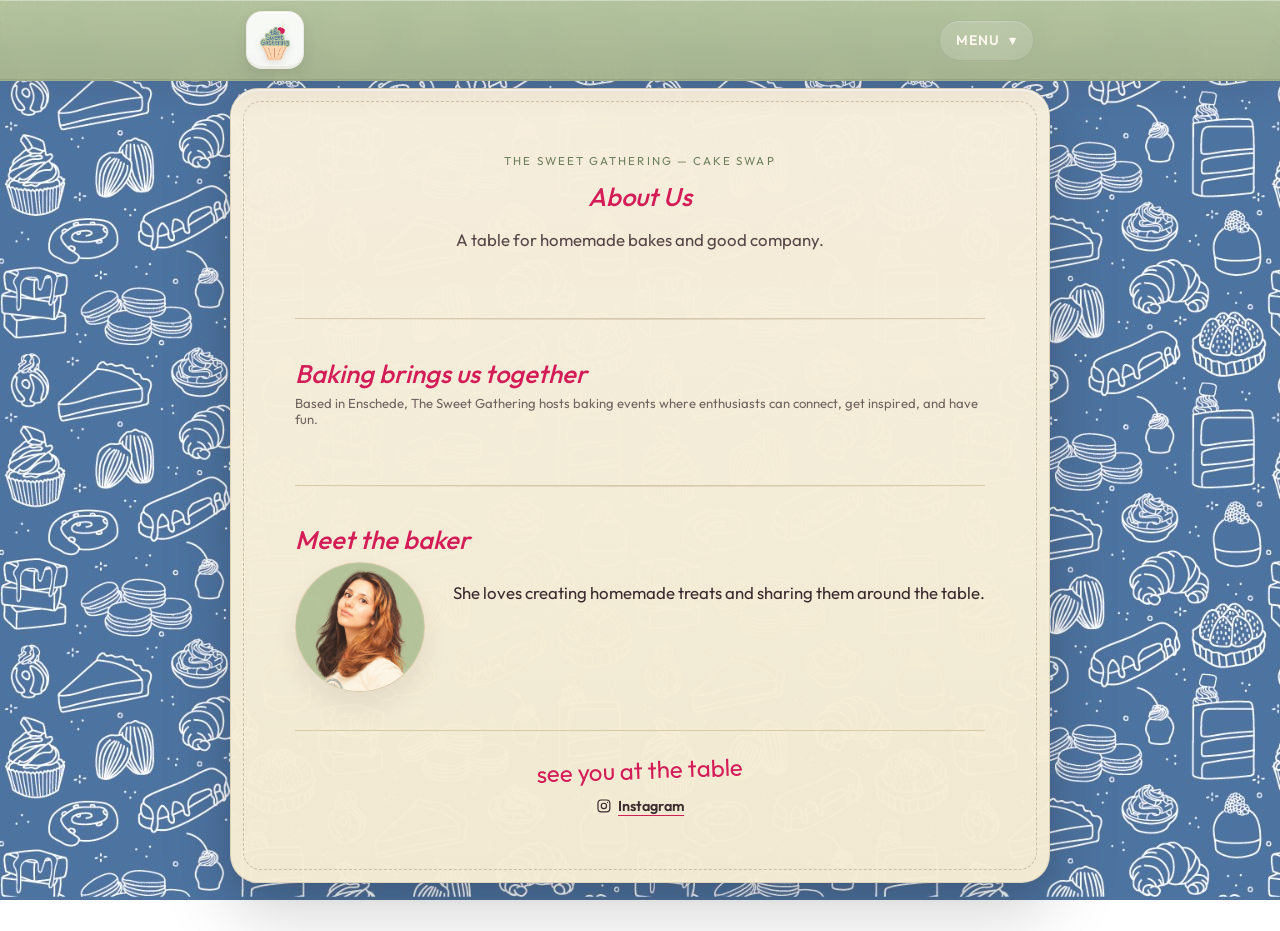
==== about.html @ 8b02c989 "final push of the day hehe love you pooks" ====
<!DOCTYPE html>
<html lang="en">
<head>
  <meta charset="UTF-8">
  <meta name="viewport" content="width=device-width, initial-scale=1.0">
  <title>About Us — The Sweet Gathering</title>
  <meta name="description" content="Learn about The Sweet Gathering, a cake swap celebrating homemade bakes and good company in Enschede.">

  <link rel="preconnect" href="https://fonts.googleapis.com">
  <link rel="preconnect" href="https://fonts.gstatic.com" crossorigin>
  <link href="https://fonts.googleapis.com/css2?family=Outfit:wght@400;500;600;700;800&display=swap" rel="stylesheet">
  <link rel="stylesheet" href="css/styles.css">
</head>
<body>
  <header class="top-bar">
    <div class="top-bar-inner">
      <a class="top-bar-logo" href="index.html" aria-label="The Sweet Gathering home">
        <img src="assets/Logo_The Sweet Gathering.png" alt="The Sweet Gathering logo" onerror="this.style.display='none'">
      </a>

      <div class="top-bar-menu">
        <button class="menu-toggle" type="button" aria-expanded="false" aria-label="Open menu">
          <span>Menu</span>
          <span class="menu-caret">▾</span>
        </button>
        <nav class="menu-panel" aria-label="Main navigation">
          <a href="index.html">Home</a>
          <a href="past-events.html">Past Events</a>
          <a href="faq.html">FAQ</a>
          <a href="about.html" aria-current="page">About Us</a>
        </nav>
      </div>
    </div>
  </header>

  <main class="card-frame">
    <header class="hero">
      <p class="eyebrow">The Sweet Gathering — Cake Swap</p>
      <h1 class="section-title">About Us</h1>
      <p class="hero-sub">A table for homemade bakes and good company.</p>
    </header>

    <section class="recipe-section is-visible">
      <h2 class="section-title">Baking brings us together</h2>
      <p class="section-note">Based in Enschede, The Sweet Gathering hosts baking events where enthusiasts can connect, get inspired, and have fun.</p>
    </section>

    <section class="recipe-section is-visible">
      <h2 class="section-title">Meet the baker</h2>
      <div class="baker-row">
        <div class="photo-placeholder baker-photo">
          <img src="assets/baker.png" alt="The baker behind The Sweet Gathering" onerror="this.style.display='none'">
        </div>
        <div class="baker-copy">
          <p class="baker-bio">She loves creating homemade treats and sharing them around the table.</p>
        </div>
      </div>
    </section>

    <footer class="footer">
      <p class="scribble">see you at the table</p>
      <a class="instagram-link" href="https://www.instagram.com/thesweetgathering.nl?srtk=cGJ3eWJseHhvZzds&amp;utm_source=qr" target="_blank" rel="noopener noreferrer"><svg class="instagram-icon" viewBox="0 0 24 24" aria-hidden="true" focusable="false"><rect x="3" y="3" width="18" height="18" rx="5" fill="none" stroke="currentColor" stroke-width="1.8"/><circle cx="12" cy="12" r="4" fill="none" stroke="currentColor" stroke-width="1.8"/><circle cx="17.5" cy="6.5" r="1" fill="currentColor"/></svg>Instagram</a>
    </footer>
  </main>

  <script src="js/script.js"></script>
</body>
</html>
---- css/styles.css ----
:root {
  --paper: #f7efdc;
  --paper-edge: #efe4c8;
  --ink: #3b2a2e;
  --jam: #d31c58;
  --sage: #6e7f5c;
  --gold: #c9a227;
  --line: #d8c9a8;

  --font-display: "Outfit", sans-serif;
  --font-body: "Outfit", sans-serif;
  --font-mono: "Outfit", sans-serif;
  --font-script: "Outfit", sans-serif;
}

* { box-sizing: border-box; }

@media (prefers-reduced-motion: reduce) {
  *, *::before, *::after {
    animation-duration: 0.01ms !important;
    animation-iteration-count: 1 !important;
    transition-duration: 0.01ms !important;
    scroll-behavior: auto !important;
  }
}

html { scroll-behavior: smooth; }

body {
  margin: 0;
  background-image: url("../assets/bg_2.jpeg");
  background-size: cover;
  background-position: center;
  background-repeat: no-repeat;
  background-attachment: fixed;
  font-family: var(--font-body);
  color: var(--ink);
  min-height: 100vh;
  padding: clamp(1rem, 4vw, 3rem) 1rem;
  padding-top: 5.5rem;
}

.top-bar {
  position: fixed;
  top: 0;
  left: 0;
  right: 0;
  z-index: 20;
  width: 100%;
  background: linear-gradient(180deg, rgba(181, 197, 157, 0.97), rgba(169, 182, 142, 0.94));
  backdrop-filter: blur(10px);
  -webkit-backdrop-filter: blur(10px);
  border-bottom: 1px solid rgba(79, 92, 56, 0.18);
  box-shadow:
    0 12px 28px rgba(59, 42, 46, 0.08),
    inset 0 1px 0 rgba(255, 255, 255, 0.36),
    inset 0 -1px 0 rgba(90, 103, 66, 0.18);
}

.top-bar-inner {
  max-width: 820px;
  margin: 0 auto;
  min-height: 72px;
  display: flex;
  align-items: center;
  justify-content: space-between;
  padding: 0.7rem 1rem;
  gap: 1rem;
  position: relative;
  transform: translateZ(0);
}

.top-bar-logo {
  width: 58px;
  height: 58px;
  display: flex;
  align-items: center;
  justify-content: center;
  background: rgba(255, 255, 255, 0.90);
  border: 1px solid rgba(59, 42, 46, 0.07);
  border-radius: 16px;
  overflow: hidden;
  box-shadow:
    0 6px 14px rgba(59, 42, 46, 0.10),
    inset 0 1px 0 rgba(255,255,255,0.9),
    inset 0 -2px 0 rgba(116, 93, 60, 0.08);
  padding: 7px;
  justify-self: start;
}

.top-bar-logo img {
  display: block;
  width: 100%;
  height: 100%;
  object-fit: cover;
  object-position: center;
  filter: drop-shadow(0 2px 3px rgba(59, 42, 46, 0.12));
}

.top-bar-logo:focus-visible {
  outline: 2px solid var(--jam);
  outline-offset: 3px;
}

.top-bar-menu {
  position: relative;
  margin-left: auto;
  justify-self: end;
  display: flex;
  align-items: center;
}

.menu-toggle {
  display: inline-flex;
  align-items: center;
  gap: 0.55rem;
  background: rgba(255, 255, 255, 0.14);
  border: 1px solid rgba(59, 42, 46, 0.10);
  border-radius: 999px;
  color: rgba(255, 250, 241, 0.98);
  font-family: var(--font-display);
  font-size: 0.86rem;
  font-weight: 600;
  letter-spacing: 0.08em;
  text-transform: uppercase;
  padding: 0.65rem 1rem;
  cursor: pointer;
  transition: background 0.2s ease, transform 0.2s ease, box-shadow 0.2s ease;
  box-shadow: inset 0 1px 0 rgba(255,255,255,0.18);
}

.menu-toggle:hover,
.menu-toggle:focus-visible {
  background: rgba(255, 255, 255, 0.18);
  transform: translateY(-1px);
  box-shadow: inset 0 1px 0 rgba(255,255,255,0.22), 0 6px 10px rgba(59, 42, 46, 0.06);
  outline: none;
}

.menu-caret {
  font-size: 0.8rem;
  line-height: 1;
}

.menu-panel {
  position: absolute;
  right: 0;
  top: calc(100% + 0.6rem);
  display: none;
  flex-direction: column;
  min-width: 180px;
  background: rgba(255, 255, 255, 0.98);
  border: 1px solid rgba(59, 42, 46, 0.12);
  border-radius: 14px;
  box-shadow: 0 14px 26px rgba(0, 0, 0, 0.12);
  overflow: hidden;
}

.top-bar-menu.open .menu-panel {
  display: flex;
}

.menu-panel a {
  color: var(--ink);
  text-decoration: none;
  font-family: var(--font-display);
  font-size: 0.92rem;
  padding: 0.8rem 1rem;
  border-bottom: 1px solid rgba(59, 42, 46, 0.08);
}

.menu-panel a:last-child {
  border-bottom: none;
}

.menu-panel a:hover,
.menu-panel a:focus-visible {
  background: rgba(150, 170, 136, 0.12);
  outline: none;
}

.card-frame {
  max-width: 820px;
  margin: 0 auto;
  background: linear-gradient(180deg, rgba(247, 239, 220, 0.99), rgba(245, 236, 211, 0.98));
  border: 1px solid rgba(116, 93, 60, 0.18);
  border-radius: 28px;
  box-shadow: 0 28px 70px rgba(0,0,0,0.18), 0 8px 18px rgba(59, 42, 46, 0.08), inset 0 2px 0 rgba(255,255,255,0.7);
  padding: clamp(2rem, 6vw, 4rem);
  position: relative;
  overflow: hidden;
}

.card-frame::before {
  content: "";
  position: absolute;
  inset: 12px;
  border: 1.5px dashed rgba(116, 93, 60, 0.3);
  pointer-events: none;
  border-radius: 18px;
  animation: gentleBorder 5s ease-in-out infinite;
}

/* ---------- Hero ---------- */
.hero {
  text-align: center;
  padding-bottom: 2.5rem;
  border-bottom: 1px solid var(--line);
}

.eyebrow {
  font-family: var(--font-mono);
  text-transform: uppercase;
  letter-spacing: 0.18em;
  font-size: 0.72rem;
  color: var(--sage);
  margin: 0 0 0.75rem;
}

.hero-title {
  font-family: var(--font-display);
  font-weight: 600;
  font-size: clamp(3rem, 11vw, 5.5rem);
  line-height: 0.95;
  margin: 0;
  color: var(--ink);
}

.hero-title .amp {
  font-style: italic;
  font-weight: 400;
  color: var(--jam);
  padding: 0 0.15em;
  display: inline-block;
}

.amp-inline {
  font-style: italic;
  color: var(--jam);
}

.hero-image-wrap {
  display: flex;
  justify-content: center;
  margin: 1rem auto 1.25rem;
}

.hero-image {
  display: block;
  width: min(220px, 54vw);
  max-width: 220px;
  height: auto;
  margin: 0 auto;
  filter: drop-shadow(0 10px 18px rgba(59, 42, 46, 0.12));
  animation: logoFloat 5.5s ease-in-out infinite;
}

@keyframes logoFloat {
  0%, 100% { transform: translateY(0px); }
  50% { transform: translateY(-6px); }
}

@keyframes softGlow {
  0%, 100% { box-shadow: 0 10px 18px rgba(211, 28, 88, 0.22), 3px 3px 0 rgba(59, 42, 46, 0.9); }
  50% { box-shadow: 0 14px 26px rgba(211, 28, 88, 0.28), 4px 4px 0 rgba(59, 42, 46, 0.9); }
}

@keyframes gentleBorder {
  0%, 100% { opacity: 0.55; }
  50% { opacity: 0.9; }
}

.hero-art { margin: 1.25rem 0; }

.teapot-svg { width: 140px; height: auto; overflow: visible; }
.pot-body { fill: var(--paper); stroke: var(--ink); stroke-width: 3; }
.lid { fill: var(--paper); stroke: var(--ink); stroke-width: 3; }
.knob { fill: var(--jam); }
.spout, .handle { stroke: var(--ink); }
.shadow { fill: var(--ink); opacity: 0.08; }

.steam-line {
  fill: none;
  stroke: var(--sage);
  stroke-width: 3;
  stroke-linecap: round;
  opacity: 0.7;
  transform-origin: bottom center;
  animation: rise 3.5s ease-in-out infinite;
}
.steam-line.s2 { animation-delay: 1.1s; }

@keyframes rise {
  0%   { transform: translateY(6px); opacity: 0; }
  25%  { opacity: 0.7; }
  80%  { opacity: 0; }
  100% { transform: translateY(-14px); opacity: 0; }
}

.hero-sub {
  font-size: 1.05rem;
  max-width: 34ch;
  margin: 1rem auto 1.75rem;
  color: var(--ink);
  opacity: 0.85;
}

.cta {
  display: inline-block;
  font-family: var(--font-mono);
  text-transform: uppercase;
  letter-spacing: 0.08em;
  font-size: 0.8rem;
  text-decoration: none;
  color: var(--paper);
  background: linear-gradient(135deg, #d31c58, #c9174d);
  padding: 0.9em 1.9em;
  border-radius: 999px;
  border: 1px solid rgba(59, 42, 46, 0.2);
  box-shadow: 0 10px 18px rgba(211, 28, 88, 0.22), 3px 3px 0 rgba(59, 42, 46, 0.9);
  transition: transform 0.18s ease, box-shadow 0.18s ease, filter 0.18s ease;
  animation: softGlow 4s ease-in-out infinite;
}

.cta:hover, .cta:focus-visible {
  transform: translate(-2px, -2px) scale(1.01);
  box-shadow: 0 14px 22px rgba(211, 28, 88, 0.28), 5px 5px 0 rgba(59, 42, 46, 0.9);
  filter: saturate(1.08);
}

.cta:focus-visible { outline: 2px solid var(--sage); outline-offset: 3px; }

/* ---------- Details row ---------- */
.details {
  display: grid;
  grid-template-columns: repeat(3, 1fr);
  gap: 1rem;
  padding: 2rem 0;
  border-bottom: 1px solid var(--line);
}

.detail {
  text-align: center;
  display: flex;
  flex-direction: column;
  gap: 0.35rem;
  padding: 1rem 0.75rem;
  background: rgba(255, 255, 255, 0.24);
  border: 1px solid rgba(116, 93, 60, 0.18);
  border-radius: 18px;
  box-shadow: inset 0 1px 0 rgba(255,255,255,0.5);
  transition: transform 0.2s ease, box-shadow 0.2s ease;
}

.detail:hover {
  transform: translateY(-2px);
  box-shadow: 0 12px 20px rgba(59, 42, 46, 0.08);
}

.detail .label {
  font-family: var(--font-mono);
  font-size: 0.68rem;
  text-transform: uppercase;
  letter-spacing: 0.14em;
  color: var(--sage);
}

.detail .value {
  font-family: var(--font-display);
  font-size: 1.15rem;
  font-weight: 500;
}

/* ---------- Recipe sections ---------- */
.recipe-section {
  padding: 2.35rem 0;
  border-bottom: 1px solid var(--line);
  position: relative;
}

.recipe-section::before {
  content: "";
  position: absolute;
  left: 0;
  right: 0;
  top: 0;
  height: 1px;
  background: linear-gradient(90deg, transparent, rgba(116, 93, 60, 0.18), transparent);
}

.section-title {
  font-family: var(--font-display);
  font-style: italic;
  font-weight: 500;
  font-size: 1.6rem;
  margin: 0 0 0.35rem;
  color: var(--jam);
}

.section-note {
  font-family: var(--font-mono);
  font-size: 0.82rem;
  color: var(--ink);
  opacity: 0.7;
  margin: 0 0 1.25rem;
}

.ingredient-list {
  list-style: none;
  margin: 0;
  padding: 0;
  display: grid;
  gap: 0.6rem;
}

.ingredient-list li {
  padding: 0.75rem 0.9rem 0.75rem 1.5rem;
  position: relative;
  line-height: 1.5;
  border-radius: 12px;
  background: rgba(255, 255, 255, 0.22);
  border: 1px solid rgba(116, 93, 60, 0.12);
}

.ingredient-list li::before {
  content: "•";
  color: var(--jam);
  font-size: 1.3rem;
  position: absolute;
  left: 0.7rem;
  top: 0.58rem;
}

.steps-list {
  list-style: none;
  margin: 0;
  padding: 0;
  counter-reset: step;
  display: grid;
  gap: 1.1rem;
}

.steps-list li {
  display: grid;
  grid-template-columns: 2.4rem 1fr;
  gap: 0.75rem;
  align-items: baseline;
  line-height: 1.55;
  padding: 0.9rem 0.9rem 0.9rem 0.4rem;
  border-radius: 16px;
  background: rgba(255,255,255,0.18);
  border: 1px solid rgba(116, 93, 60, 0.1);
}

.step-num {
  font-family: var(--font-mono);
  color: var(--sage);
  font-weight: 700;
  font-size: 0.85rem;
  display: inline-flex;
  align-items: center;
  justify-content: center;
  width: 2.1rem;
  height: 2.1rem;
  border-radius: 999px;
  background: rgba(108, 126, 92, 0.08);
}

.baker-bio {
  line-height: 1.7;
  font-size: 1.05rem;
  max-width: 58ch;
}

/* ---------- Gallery carousel ---------- */
.carousel {
  position: relative;
  display: flex;
  align-items: center;
  gap: 0.5rem;
}

.gallery-track {
  display: flex;
  gap: 1rem;
  overflow-x: auto;
  scroll-snap-type: x mandatory;
  scroll-behavior: smooth;
  padding: 0.25rem 0 0.75rem;
  -webkit-overflow-scrolling: touch;
  scrollbar-width: none;
}

.gallery-track::-webkit-scrollbar { display: none; }

.gallery-track .photo-slot {
  flex: 0 0 auto;
  width: min(70%, 260px);
  scroll-snap-align: center;
  margin: 0;
  transition: transform 0.2s ease;
}

.gallery-track .photo-slot:hover {
  transform: translateY(-4px);
}

.photo-placeholder {
  position: relative;
  width: 100%;
  aspect-ratio: 4 / 3;
  overflow: hidden;
  border: 1px solid var(--line);
  background: var(--paper-edge);
  border-radius: 18px;
  box-shadow: 0 14px 24px rgba(59, 42, 46, 0.08);
}

.photo-placeholder img {
  display: block;
  width: 100%;
  height: 100%;
  object-fit: cover;
  transition: transform 0.4s ease;
}

.photo-slot:hover .photo-placeholder img {
  transform: scale(1.04);
}

.photo-slot:nth-child(2n) .photo-placeholder { transform: rotate(-0.6deg); }
.photo-slot:nth-child(3n) .photo-placeholder { transform: rotate(0.8deg); }

.photo-slot figcaption {
  font-family: var(--font-script);
  font-size: 1.05rem;
  color: var(--jam);
  text-align: center;
  margin-top: 0.5rem;
}

.carousel-arrow {
  flex: 0 0 auto;
  width: 2.2rem;
  height: 2.2rem;
  border-radius: 50%;
  border: 1px solid var(--line);
  background: var(--paper);
  color: var(--jam);
  font-size: 1.4rem;
  line-height: 1;
  cursor: pointer;
  display: flex;
  align-items: center;
  justify-content: center;
  box-shadow: 2px 2px 0 var(--ink);
}

.carousel-arrow:hover, .carousel-arrow:focus-visible {
  transform: translate(-1px, -1px);
}

.carousel-arrow:focus-visible { outline: 2px solid var(--sage); outline-offset: 2px; }

.carousel-dots {
  display: flex;
  justify-content: center;
  gap: 0.4rem;
  margin-top: 0.75rem;
}

.carousel-dots .dot {
  width: 6px;
  height: 6px;
  border-radius: 50%;
  background: var(--line);
  transition: background 0.2s ease, transform 0.2s ease;
}

.carousel-dots .dot.is-active {
  background: var(--jam);
  transform: scale(1.3);
}

@media (max-width: 560px) {
  .carousel-arrow { display: none; }
  .gallery-track .photo-slot { width: 78%; }
}

/* ---------- Baker row ---------- */
.baker-row {
  display: flex;
  align-items: flex-start;
  gap: 1.75rem;
  flex-wrap: wrap;
}

.baker-photo {
  flex: 0 0 130px;
  width: 130px;
  height: 130px;
  aspect-ratio: 1 / 1;
  border-radius: 50%;
  border: 1px solid var(--line);
  box-shadow: 0 14px 24px rgba(59, 42, 46, 0.08);
}

.baker-copy { flex: 1 1 320px; }

.baker-meta {
  font-family: var(--font-mono);
  font-size: 0.78rem;
  color: var(--sage);
  margin: 0.75rem 0 0;
  text-transform: uppercase;
  letter-spacing: 0.06em;
}

/* ---------- RSVP ---------- */
.rsvp { text-align: center; border-bottom: none; }

.rsvp-copy {
  margin: 0 0 0.75rem;
  opacity: 0.85;
}

.ticket-price {
  margin: 0 0 1rem;
  color: var(--ink);
  font-size: 1rem;
}

.ticket-price strong {
  color: var(--jam);
  font-size: 1.35rem;
}

.rsvp-actions {
  display: flex;
  flex-wrap: wrap;
  justify-content: center;
  gap: 1rem;
}

.rsvp-actions .cta-large {
  display: flex;
  align-items: center;
  justify-content: center;
  min-width: 12rem;
  text-align: center;
}

.cta-large {
  font-size: 0.9rem;
  padding: 1em 2.2em;
}

.cta-secondary {
  color: var(--ink);
  background: rgba(255, 255, 255, 0.65);
  box-shadow: 0 8px 16px rgba(59, 42, 46, 0.10), 2px 2px 0 rgba(59, 42, 46, 0.7);
  animation: none;
}

.rsvp .cta-large:not(.cta-secondary) {
  margin-top: 0.5rem;
  box-shadow: 0 12px 24px rgba(211, 28, 88, 0.24), 3px 3px 0 rgba(59, 42, 46, 0.9);
}

.rsvp-fallback {
  font-family: var(--font-mono);
  font-size: 0.75rem;
  color: var(--sage);
  margin-top: 1rem;
}

/* ---------- Footer ---------- */
.footer {
  text-align: center;
  padding-top: 1.5rem;
}

.scribble {
  font-family: var(--font-script);
  font-size: 1.5rem;
  color: var(--jam);
  margin: 0;
  transform: rotate(-2deg);
}

.instagram-link {
  display: inline-flex;
  align-items: center;
  gap: 0.4rem;
  margin-top: 0.8rem;
  color: var(--ink);
  font-family: var(--font-display);
  font-size: 0.9rem;
  font-weight: 600;
  text-decoration-color: var(--jam);
  text-underline-offset: 4px;
}

.artwork-credit {
  margin: 2.25rem 0 0;
  color: var(--ink);
  font-size: 0.75rem;
  opacity: 0.72;
}

.artwork-credit a {
  color: inherit;
  text-underline-offset: 3px;
}

.instagram-icon {
  display: inline-block;
  width: 1.1em;
  height: 1.1em;
  flex: 0 0 auto;
  vertical-align: -0.15em;
}

.faq-list {
  display: grid;
  gap: 0.75rem;
}

.faq-item {
  padding: 1rem 1.1rem;
  border: 1px solid rgba(116, 93, 60, 0.14);
  border-radius: 12px;
  background: rgba(255, 255, 255, 0.28);
}

.faq-item summary {
  color: var(--ink);
  font-weight: 600;
  cursor: pointer;
}

.faq-item summary::marker {
  color: var(--jam);
}

.faq-item p {
  margin: 0.75rem 0 0;
  line-height: 1.65;
}

.faq-disclaimer {
  max-width: 64ch;
  margin: 1rem auto 0;
  font-size: 0.9rem;
  line-height: 1.6;
  opacity: 0.8;
}

.faq-contact {
  margin-top: 2rem;
  text-align: center;
}

/* ---------- Scroll reveal ---------- */
.recipe-section, .details, .rsvp {
  opacity: 0;
  transform: translateY(14px);
  transition: opacity 0.6s ease, transform 0.6s ease;
}

.recipe-section.is-visible, .details.is-visible, .rsvp.is-visible {
  opacity: 1;
  transform: translateY(0);
}

/* ---------- Responsive ---------- */
@media (max-width: 560px) {
  .details { grid-template-columns: 1fr; gap: 1.4rem; }
  .card-frame::before { inset: 6px; }
  .baker-row { justify-content: center; text-align: center; }
  .baker-copy { flex-basis: 100%; }
  .top-bar { height: 56px; }
  body { padding-top: calc(56px + clamp(1rem, 4vw, 3rem)); }
  .top-bar-logo { width: 30px; height: 30px; }
  .top-bar-name { font-size: 0.95rem; }
}
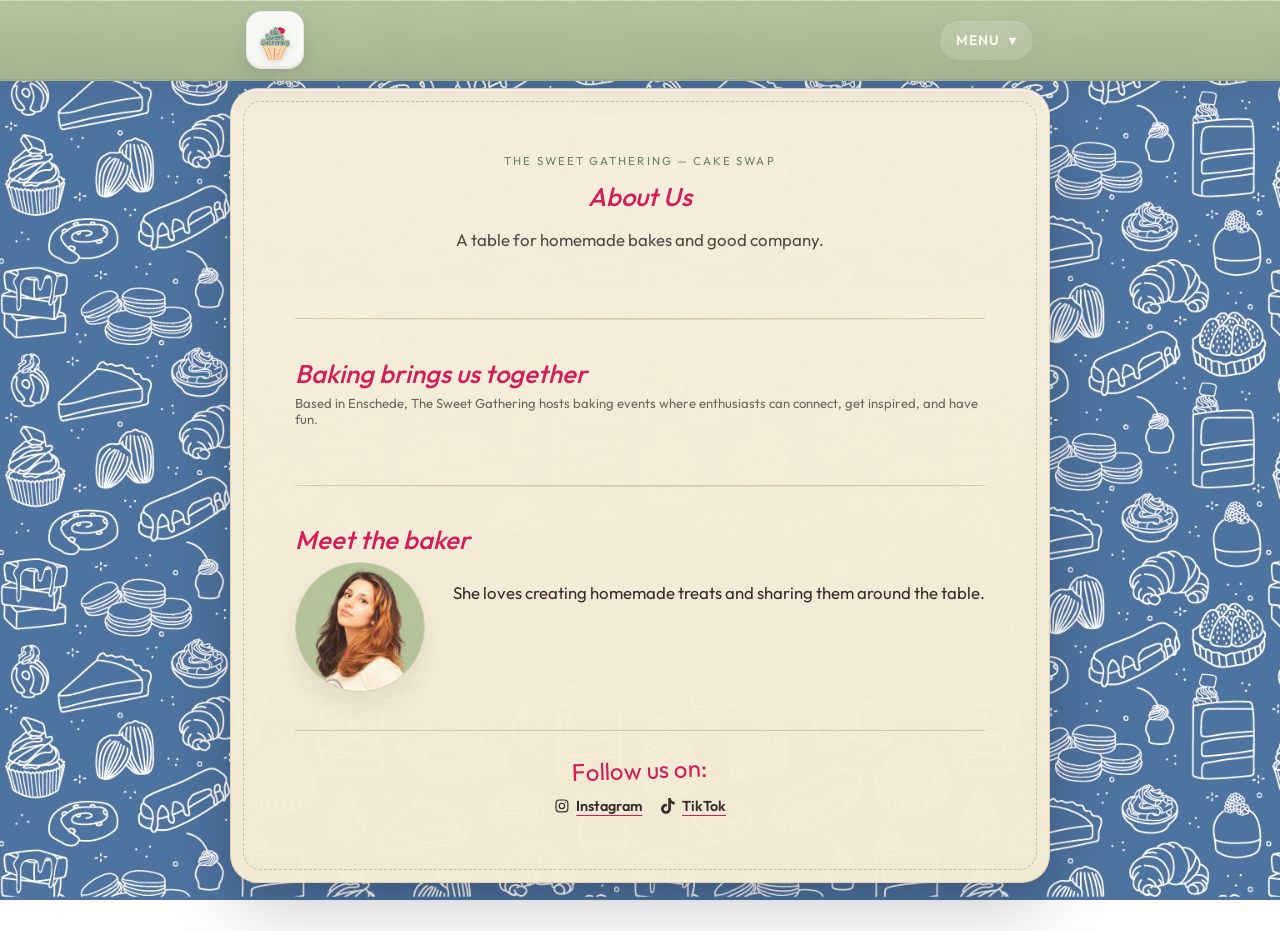
==== commit 7b27f085: "now really the last push of the day hihi <3 you pookie" ====
--- a/about.html
+++ b/about.html
@@ -58,8 +58,9 @@
     </section>
 
     <footer class="footer">
-      <p class="scribble">see you at the table</p>
+      <p class="scribble">Follow us on:</p>
       <a class="instagram-link" href="https://www.instagram.com/thesweetgathering.nl?srtk=cGJ3eWJseHhvZzds&amp;utm_source=qr" target="_blank" rel="noopener noreferrer"><svg class="instagram-icon" viewBox="0 0 24 24" aria-hidden="true" focusable="false"><rect x="3" y="3" width="18" height="18" rx="5" fill="none" stroke="currentColor" stroke-width="1.8"/><circle cx="12" cy="12" r="4" fill="none" stroke="currentColor" stroke-width="1.8"/><circle cx="17.5" cy="6.5" r="1" fill="currentColor"/></svg>Instagram</a>
+      <a class="tiktok-link" href="https://www.tiktok.com/@the.sweet.gathering" target="_blank" rel="noopener noreferrer"><svg class="tiktok-icon" viewBox="0 0 24 24" aria-hidden="true" focusable="false"><path d="M12.525.02c1.31-.02 2.61-.01 3.91-.02.08 1.53.63 3.12 1.74 4.2 1.1 1.12 2.67 1.61 4.19 1.73v4.04c-1.42-.05-2.84-.34-4.14-.95-.57-.26-1.1-.59-1.62-.93-.01 2.92.01 5.84-.02 8.75-.08 1.4-.54 2.79-1.35 3.94-1.31 1.92-3.58 3.17-5.91 3.21-1.43.08-2.86-.31-4.08-1.05-2.02-1.23-3.44-3.49-3.65-5.86-.02-.5-.03-1-.01-1.49.18-1.92 1.13-3.76 2.61-5.02 1.67-1.46 4.01-2.15 6.21-1.83.02 1.49-.04 2.98-.04 4.47-1-.32-2.18-.23-3.06.38-.64.42-1.13 1.08-1.38 1.8-.21.52-.15 1.09-.14 1.64.24 1.64 1.82 3.02 3.49 2.87 1.11-.01 2.18-.66 2.76-1.6.19-.33.4-.67.41-1.06.1-1.79.06-3.58.07-5.37.01-4.03-.01-8.05.02-12.07z" fill="currentColor"/></svg>TikTok</a>
     </footer>
   </main>
 
--- a/css/styles.css
+++ b/css/styles.css
@@ -688,11 +688,12 @@
   transform: rotate(-2deg);
 }
 
-.instagram-link {
+.instagram-link,
+.tiktok-link {
   display: inline-flex;
   align-items: center;
   gap: 0.4rem;
-  margin-top: 0.8rem;
+  margin: 0.8rem 0.45rem 0;
   color: var(--ink);
   font-family: var(--font-display);
   font-size: 0.9rem;
@@ -713,12 +714,18 @@
   text-underline-offset: 3px;
 }
 
-.instagram-icon {
+.instagram-icon,
+.tiktok-icon {
   display: inline-block;
   width: 1.1em;
   height: 1.1em;
   flex: 0 0 auto;
   vertical-align: -0.15em;
+}
+
+.tiktok-icon {
+  width: 1.1em;
+  height: 1.1em;
 }
 
 .faq-list {
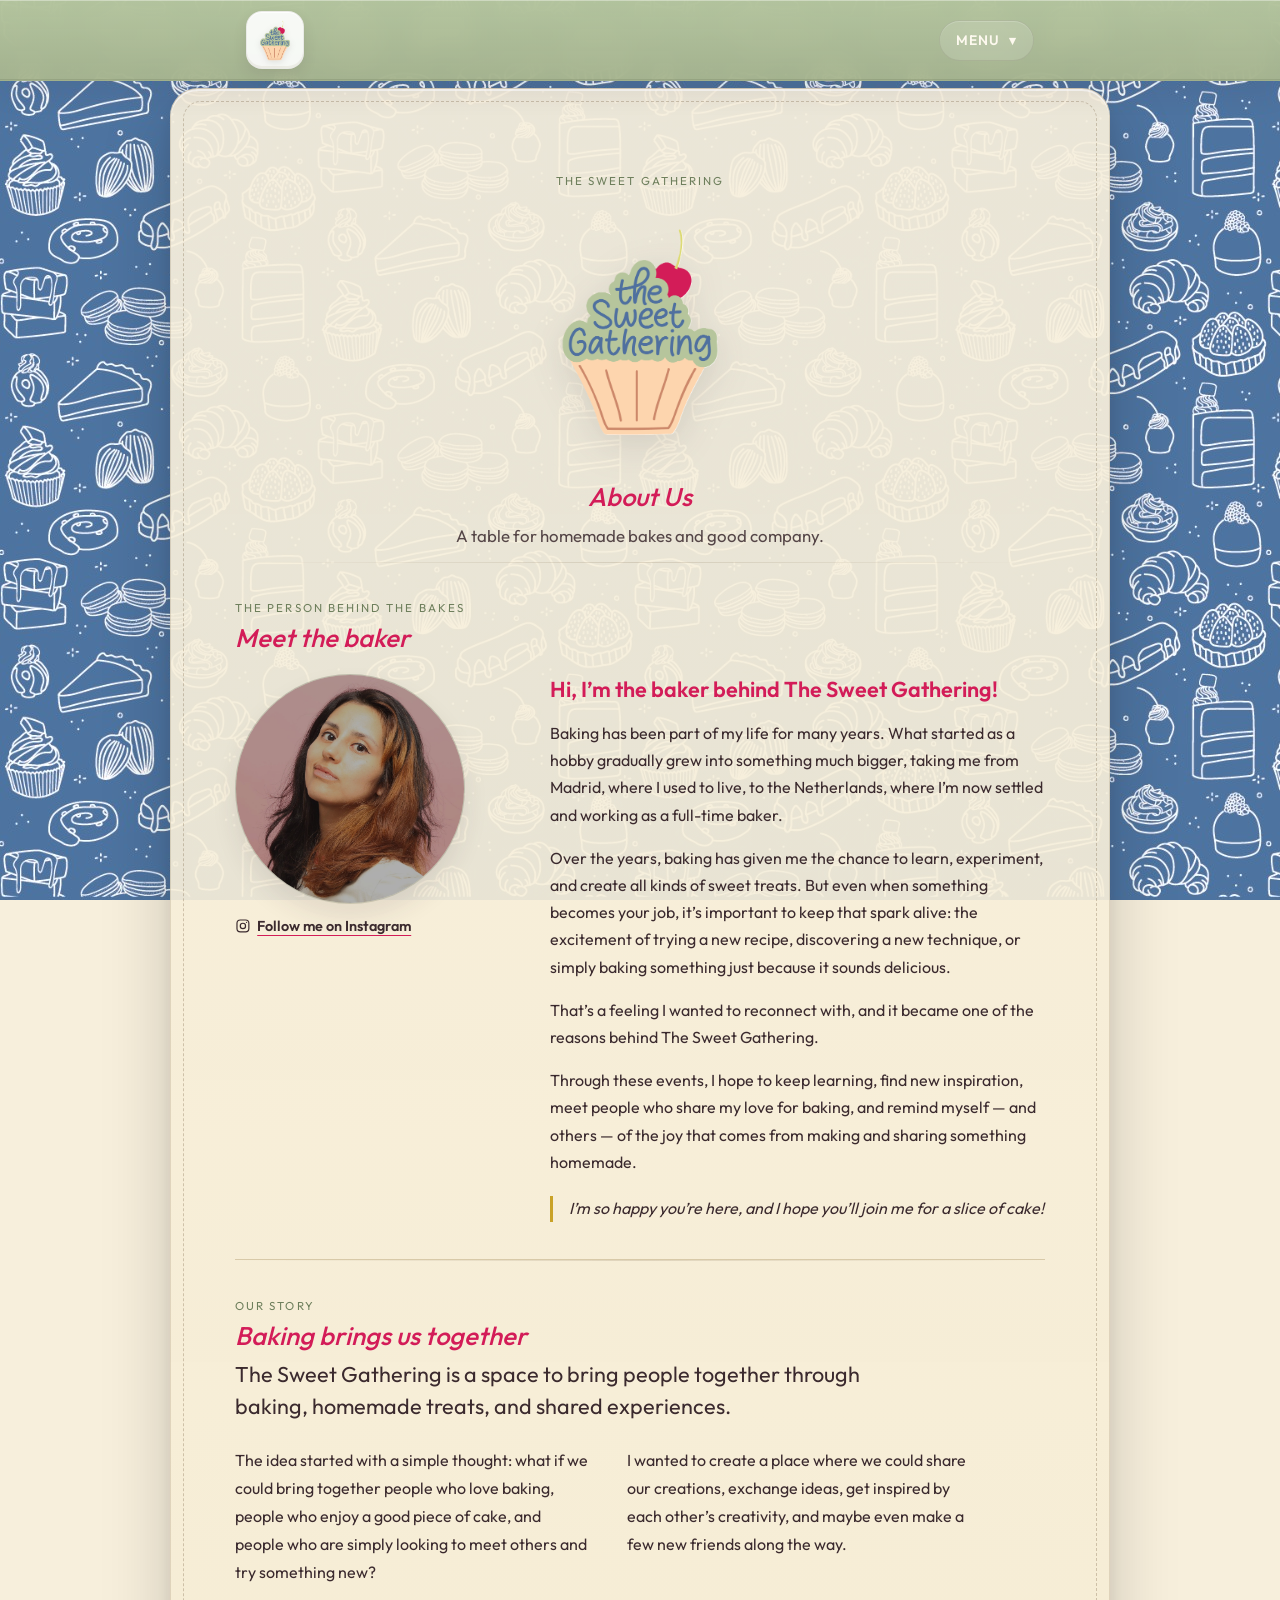
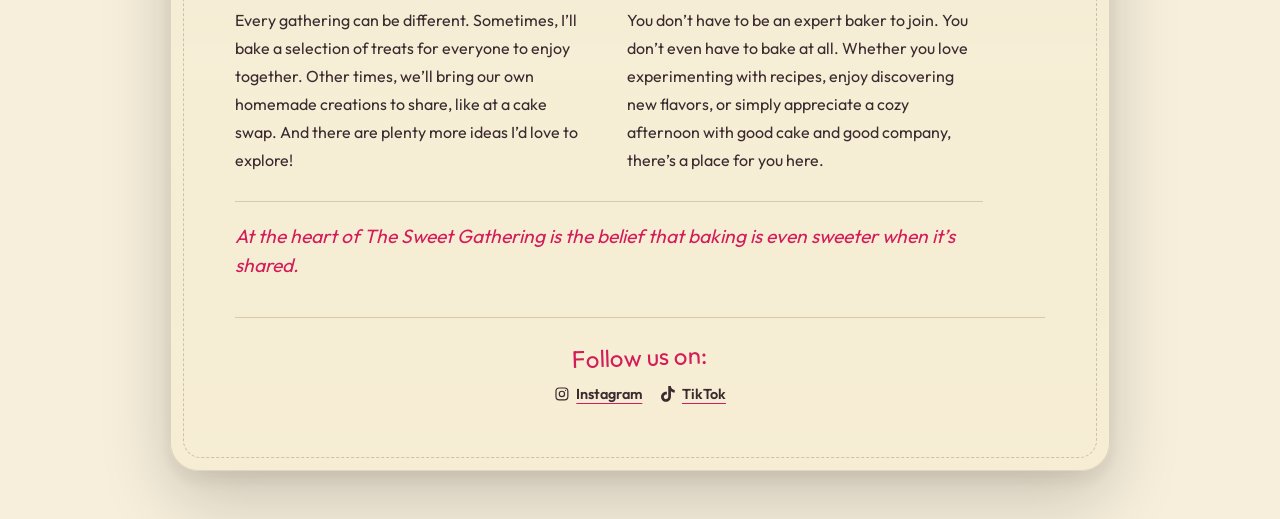
==== commit 4b7386d1: "push it, push it real good" ====
--- a/about.html
+++ b/about.html
@@ -33,27 +33,51 @@
     </div>
   </header>
 
-  <main class="card-frame">
-    <header class="hero">
-      <p class="eyebrow">The Sweet Gathering — Cake Swap</p>
+  <main class="card-frame about-page">
+    <header class="hero about-hero">
+      <p class="eyebrow">The Sweet Gathering</p>
+      <div class="hero-image-wrap">
+        <img src="assets/Logo_The Sweet Gathering.png" alt="The Sweet Gathering logo" class="hero-image">
+      </div>
       <h1 class="section-title">About Us</h1>
       <p class="hero-sub">A table for homemade bakes and good company.</p>
     </header>
 
-    <section class="recipe-section is-visible">
-      <h2 class="section-title">Baking brings us together</h2>
-      <p class="section-note">Based in Enschede, The Sweet Gathering hosts baking events where enthusiasts can connect, get inspired, and have fun.</p>
+    <section class="recipe-section about-baker-section is-visible">
+      <div class="about-baker-heading">
+        <p class="eyebrow">The person behind the bakes</p>
+        <h2 class="section-title">Meet the baker</h2>
+      </div>
+      <div class="about-baker-row">
+        <div class="about-baker-profile">
+          <div class="about-baker-photo">
+            <img src="assets/baker_3.jpeg" alt="The baker behind The Sweet Gathering">
+          </div>
+          <a class="instagram-link" href="https://instagram.com/pamssugarcrush?psln=c2g2ZXZpcmR0dXBh&amp;utm_source=qr" target="_blank" rel="noopener noreferrer"><svg class="instagram-icon" viewBox="0 0 24 24" aria-hidden="true" focusable="false"><rect x="3" y="3" width="18" height="18" rx="5" fill="none" stroke="currentColor" stroke-width="1.8"/><circle cx="12" cy="12" r="4" fill="none" stroke="currentColor" stroke-width="1.8"/><circle cx="17.5" cy="6.5" r="1" fill="currentColor"/></svg>Follow me on Instagram</a>
+        </div>
+        <div class="baker-copy">
+          <p class="baker-bio-intro">Hi, I’m the baker behind The Sweet Gathering!</p>
+          <p class="baker-bio">Baking has been part of my life for many years. What started as a hobby gradually grew into something much bigger, taking me from Madrid, where I used to live, to the Netherlands, where I’m now settled and working as a full-time baker.</p>
+          <p class="baker-bio">Over the years, baking has given me the chance to learn, experiment, and create all kinds of sweet treats. But even when something becomes your job, it’s important to keep that spark alive: the excitement of trying a new recipe, discovering a new technique, or simply baking something just because it sounds delicious.</p>
+          <p class="baker-bio">That’s a feeling I wanted to reconnect with, and it became one of the reasons behind The Sweet Gathering.</p>
+          <p class="baker-bio">Through these events, I hope to keep learning, find new inspiration, meet people who share my love for baking, and remind myself — and others — of the joy that comes from making and sharing something homemade.</p>
+          <p class="baker-bio-signoff">I’m so happy you’re here, and I hope you’ll join me for a slice of cake!</p>
+        </div>
+      </div>
     </section>
 
-    <section class="recipe-section is-visible">
-      <h2 class="section-title">Meet the baker</h2>
-      <div class="baker-row">
-        <div class="photo-placeholder baker-photo">
-          <img src="assets/baker.png" alt="The baker behind The Sweet Gathering" onerror="this.style.display='none'">
+    <section class="recipe-section about-story is-visible">
+      <p class="eyebrow">Our story</p>
+      <h2 class="section-title">Baking brings us together</h2>
+      <div class="about-copy">
+        <p class="about-lead">The Sweet Gathering is a space to bring people together through baking, homemade treats, and shared experiences.</p>
+        <div class="about-copy-grid">
+          <p>The idea started with a simple thought: what if we could bring together people who love baking, people who enjoy a good piece of cake, and people who are simply looking to meet others and try something new?</p>
+          <p>I wanted to create a place where we could share our creations, exchange ideas, get inspired by each other’s creativity, and maybe even make a few new friends along the way.</p>
+          <p>Every gathering can be different. Sometimes, I’ll bake a selection of treats for everyone to enjoy together. Other times, we’ll bring our own homemade creations to share, like at a cake swap. And there are plenty more ideas I’d love to explore!</p>
+          <p>You don’t have to be an expert baker to join. You don’t even have to bake at all. Whether you love experimenting with recipes, enjoy discovering new flavors, or simply appreciate a cozy afternoon with good cake and good company, there’s a place for you here.</p>
         </div>
-        <div class="baker-copy">
-          <p class="baker-bio">She loves creating homemade treats and sharing them around the table.</p>
-        </div>
+        <p class="about-closing">At the heart of The Sweet Gathering is the belief that baking is even sweeter when it’s shared.</p>
       </div>
     </section>
 
--- a/css/styles.css
+++ b/css/styles.css
@@ -28,16 +28,23 @@
 
 body {
   margin: 0;
-  background-image: url("../assets/bg_2.jpeg");
-  background-size: cover;
-  background-position: center;
-  background-repeat: no-repeat;
-  background-attachment: fixed;
+  position: relative;
+  isolation: isolate;
+  background-color: #f7efdc;
   font-family: var(--font-body);
   color: var(--ink);
   min-height: 100vh;
   padding: clamp(1rem, 4vw, 3rem) 1rem;
   padding-top: 5.5rem;
+}
+
+body::before {
+  content: "";
+  position: fixed;
+  inset: 0;
+  z-index: -1;
+  background: url("../assets/bg_2.jpeg") center / cover no-repeat;
+  pointer-events: none;
 }
 
 .top-bar {
@@ -182,7 +189,7 @@
 .card-frame {
   max-width: 820px;
   margin: 0 auto;
-  background: linear-gradient(180deg, rgba(247, 239, 220, 0.99), rgba(245, 236, 211, 0.98));
+  background: linear-gradient(180deg, rgba(247, 239, 220, 0.93), rgba(245, 236, 211, 0.90));
   border: 1px solid rgba(116, 93, 60, 0.18);
   border-radius: 28px;
   box-shadow: 0 28px 70px rgba(0,0,0,0.18), 0 8px 18px rgba(59, 42, 46, 0.08), inset 0 2px 0 rgba(255,255,255,0.7);
@@ -405,6 +412,136 @@
   margin: 0 0 1.25rem;
 }
 
+.about-copy {
+  max-width: 68ch;
+  color: var(--ink);
+  line-height: 1.75;
+}
+
+.about-page {
+  max-width: 940px;
+}
+
+.about-hero {
+  text-align: center;
+  padding: 1.25rem 1.5rem 1rem;
+  border: 0;
+}
+
+.about-hero .hero-sub {
+  max-width: none;
+  margin: 0.75rem auto 0;
+}
+
+.about-story > .eyebrow,
+.about-baker-heading .eyebrow {
+  margin-bottom: 0.4rem;
+}
+
+.about-copy p {
+  margin: 0 0 1rem;
+}
+
+.about-copy p:last-child {
+  margin-bottom: 0;
+}
+
+.about-copy .about-lead {
+  max-width: 48ch;
+  font-size: 1.35rem;
+  line-height: 1.5;
+  margin-bottom: 1.5rem;
+}
+
+.about-copy-grid {
+  display: grid;
+  grid-template-columns: repeat(2, minmax(0, 1fr));
+  column-gap: 2.25rem;
+  row-gap: 0.35rem;
+}
+
+.about-copy-grid p {
+  margin-bottom: 0.9rem;
+}
+
+.about-copy .about-closing {
+  border-top: 1px solid var(--line);
+  color: var(--jam);
+  font-size: 1.2rem;
+  font-style: italic;
+  line-height: 1.5;
+  margin: 0.75rem 0 0;
+  padding-top: 1.25rem;
+}
+
+.about-baker-section {
+  border-bottom: 1px solid var(--line);
+}
+
+.about-baker-heading {
+  margin-bottom: 1.25rem;
+}
+
+.about-baker-row {
+  display: grid;
+  grid-template-columns: minmax(220px, 0.8fr) minmax(0, 1.4fr);
+  align-items: start;
+  gap: 2rem;
+}
+
+.about-baker-profile {
+  width: 100%;
+  max-width: 230px;
+}
+
+.about-baker-photo {
+  overflow: hidden;
+  aspect-ratio: 1 / 1;
+  width: 100%;
+  border: 1px solid rgba(59, 42, 46, 0.12);
+  border-radius: 50%;
+  background: rgba(110, 127, 92, 0.2);
+  box-shadow: 0 14px 24px rgba(59, 42, 46, 0.1);
+}
+
+.about-baker-profile .instagram-link {
+  margin: 0.8rem 0 0;
+}
+
+.about-baker-photo img {
+  display: block;
+  width: 100%;
+  height: 100%;
+  object-fit: cover;
+  object-position: center 38%;
+}
+
+.about-baker-row .baker-copy {
+  max-width: 54ch;
+}
+
+.about-baker-row .baker-bio-intro {
+  color: var(--jam);
+  font-size: 1.35rem;
+  font-weight: 600;
+  line-height: 1.4;
+  margin: 0 0 1rem;
+}
+
+.about-baker-row .baker-bio {
+  font-size: 1rem;
+  line-height: 1.7;
+  margin: 0 0 1rem;
+}
+
+.about-baker-row .baker-bio-signoff {
+  border-left: 3px solid var(--gold);
+  font-style: italic;
+  line-height: 1.6;
+  margin: 1.25rem 0 0;
+  padding-left: 1rem;
+}
+
 .ingredient-list {
   list-style: none;
   margin: 0;
@@ -784,9 +921,17 @@
 @media (max-width: 560px) {
   .details { grid-template-columns: 1fr; gap: 1.4rem; }
   .card-frame::before { inset: 6px; }
+  .about-page { padding: 1.4rem; }
+  .about-hero { padding: 1.1rem 1rem; }
+  .about-copy-grid { grid-template-columns: 1fr; gap: 0; }
+  .about-baker-row { grid-template-columns: 1fr; gap: 1rem; }
+  .about-baker-profile { max-width: 190px; margin: 0 auto; }
+  .about-baker-row .baker-copy { text-align: left; }
   .baker-row { justify-content: center; text-align: center; }
   .baker-copy { flex-basis: 100%; }
   .top-bar { height: 56px; }
+  .top-bar-inner { min-height: 56px; padding: 0.35rem 1rem; }
+  .menu-panel { top: calc(100% + 0.5rem); }
   body { padding-top: calc(56px + clamp(1rem, 4vw, 3rem)); }
   .top-bar-logo { width: 30px; height: 30px; }
   .top-bar-name { font-size: 0.95rem; }
